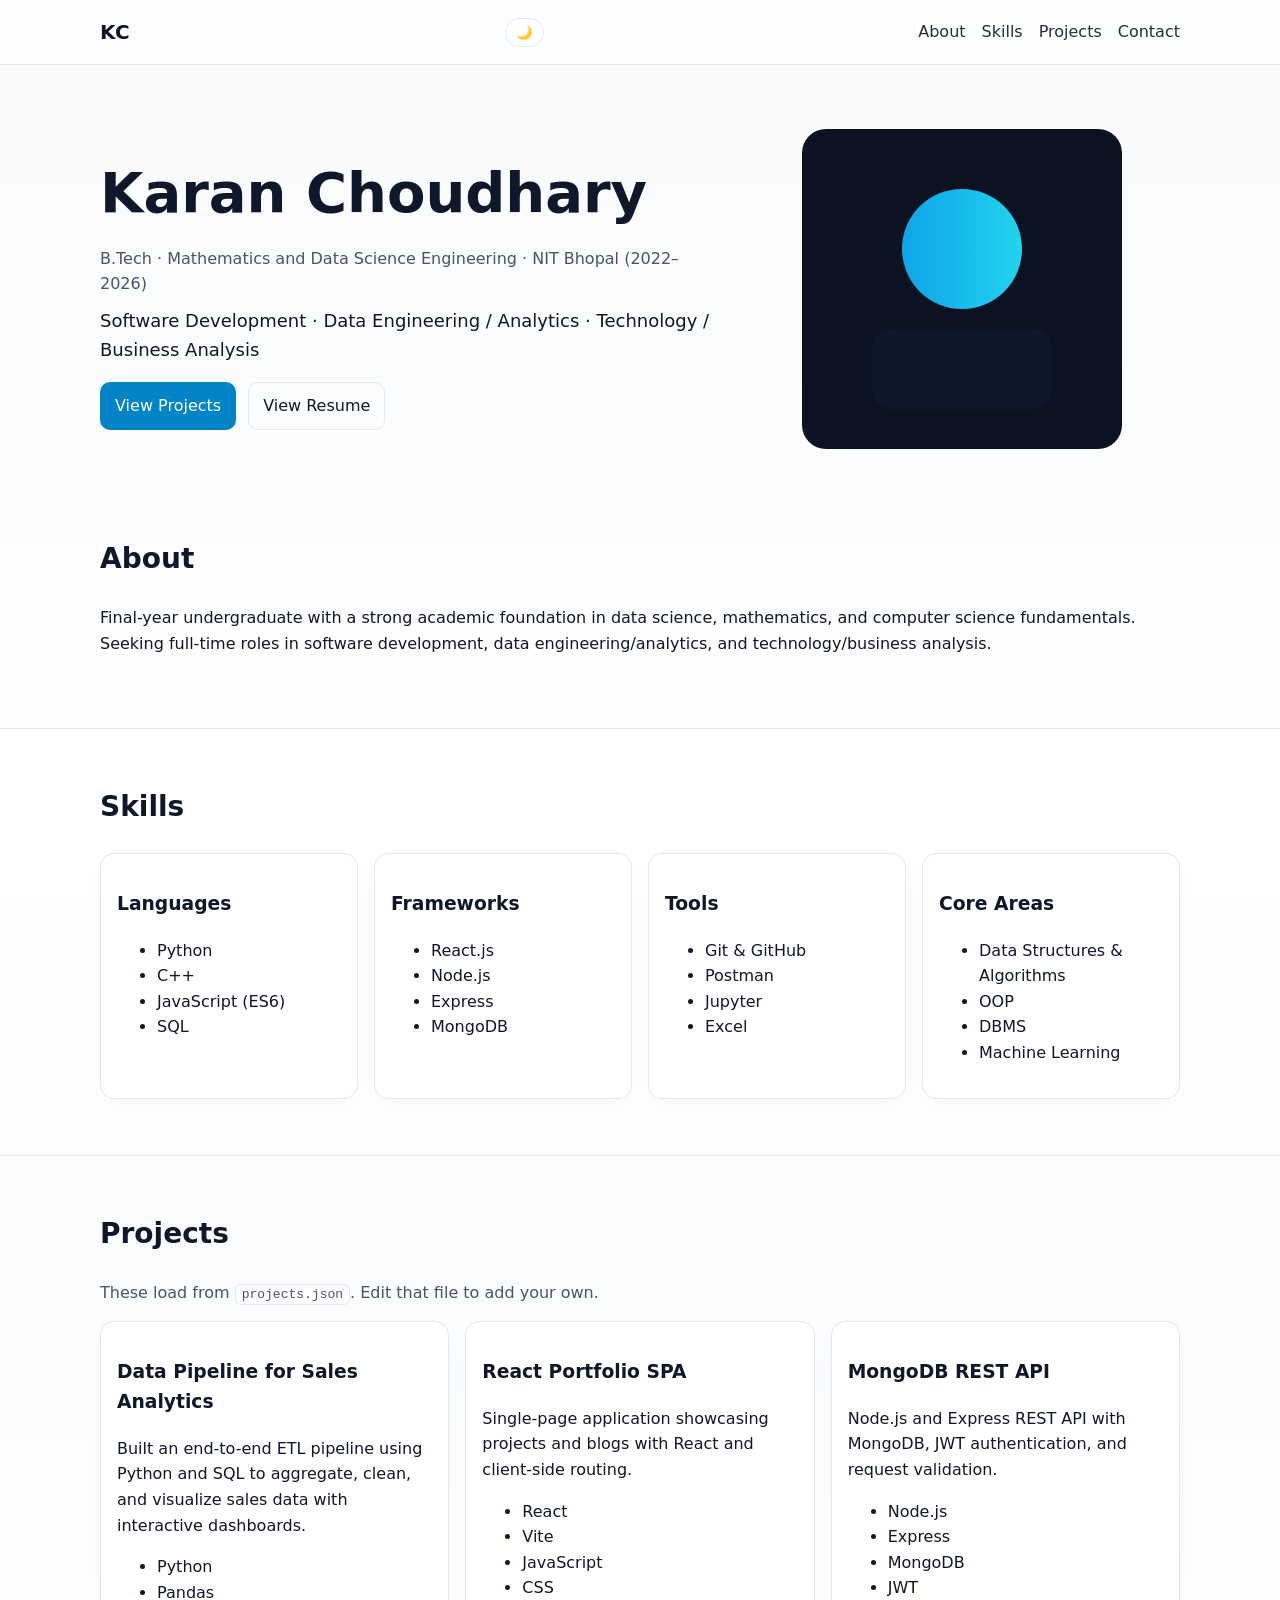
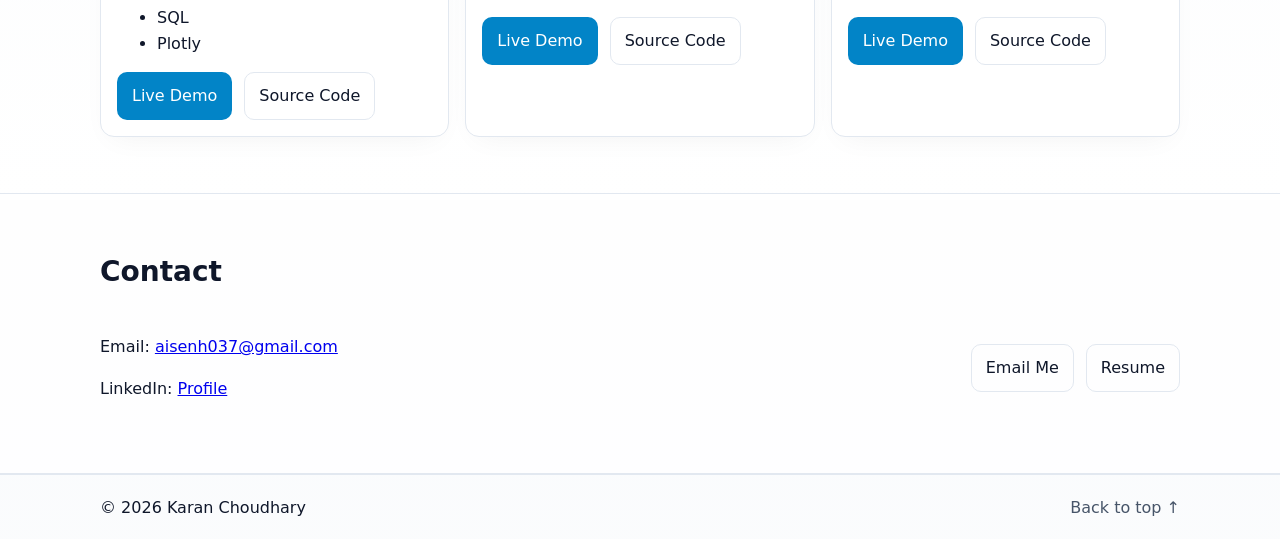
==== portfolio/index.html @ 417832af "Create portfolio site with responsive design and dark mode support Co-authored-by: aisenh037 <aisenh" ====
<!doctype html>
<html lang="en">
<head>
  <meta charset="utf-8" />
  <meta name="viewport" content="width=device-width, initial-scale=1" />
  <title>Karan Choudhary · Portfolio</title>
  <meta name="description" content="Portfolio of Karan Choudhary, B.Tech in Mathematics and Data Science Engineering at NIT Bhopal. Software development, data engineering, and analytics." />
  <meta name="theme-color" content="#0ea5e9" media="(prefers-color-scheme: light)">
  <meta name="theme-color" content="#0b1726" media="(prefers-color-scheme: dark)">
  <link rel="icon" href="./assets/favicon.svg" type="image/svg+xml" />
  <link rel="stylesheet" href="./styles.css" />
  <meta property="og:title" content="Karan Choudhary · Portfolio" />
  <meta property="og:description" content="Software Development · Data Engineering · Analytics" />
  <meta property="og:type" content="website" />
  <meta property="og:url" content="https://example.com" />
  <meta property="og:image" content="./assets/og-image.png" />
  <script type="application/ld+json">
  {
    "@context": "https://schema.org",
    "@type": "Person",
    "name": "Karan Choudhary",
    "jobTitle": "Software Developer / Data Engineer",
    "alumniOf": {
      "@type": "CollegeOrUniversity",
      "name": "National Institute of Technology, Bhopal"
    },
    "email": "mailto:aisenh037@gmail.com",
    "url": "https://example.com",
    "sameAs": [
      "https://www.linkedin.com/in/karan-choudhary-8b62a6216/"
    ]
  }
  </script>
</head>
<body>
  <a class="skip-link" href="#main">Skip to content</a>
  <header class="site-header">
    <nav class="container nav">
      <a class="brand" href="#home">KC</a>
      <button id="themeToggle" class="theme-toggle" aria-label="Toggle dark mode" title="Toggle dark mode">🌙</button>
      <ul class="menu">
        <li><a href="#about">About</a></li>
        <li><a href="#skills">Skills</a></li>
        <li><a href="#projects">Projects</a></li>
        <li><a href="#contact">Contact</a></li>
      </ul>
    </nav>
  </header>

  <main id="main">
    <section id="home" class="hero">
      <div class="container hero-inner">
        <div class="hero-copy">
          <h1>Karan Choudhary</h1>
          <p class="subtitle">B.Tech · Mathematics and Data Science Engineering · NIT Bhopal (2022–2026)</p>
          <p class="lead">Software Development · Data Engineering / Analytics · Technology / Business Analysis</p>
          <div class="cta-row">
            <a class="btn primary" href="#projects">View Projects</a>
            <a class="btn" href="./assets/resume.pdf" target="_blank" rel="noopener noreferrer">View Resume</a>
          </div>
        </div>
        <div class="hero-art">
          <img src="./assets/avatar.svg" alt="Illustration / avatar for Karan Choudhary" />
        </div>
      </div>
    </section>

    <section id="about" class="section">
      <div class="container">
        <h2>About</h2>
        <p>
          Final-year undergraduate with a strong academic foundation in data science, mathematics, and computer science fundamentals. Seeking full-time roles in software development, data engineering/analytics, and technology/business analysis.
        </p>
      </div>
    </section>

    <section id="skills" class="section alt">
      <div class="container">
        <h2>Skills</h2>
        <div class="skills-grid">
          <div class="card">
            <h3>Languages</h3>
            <ul>
              <li>Python</li>
              <li>C++</li>
              <li>JavaScript (ES6)</li>
              <li>SQL</li>
            </ul>
          </div>
          <div class="card">
            <h3>Frameworks</h3>
            <ul>
              <li>React.js</li>
              <li>Node.js</li>
              <li>Express</li>
              <li>MongoDB</li>
            </ul>
          </div>
          <div class="card">
            <h3>Tools</h3>
            <ul>
              <li>Git & GitHub</li>
              <li>Postman</li>
              <li>Jupyter</li>
              <li>Excel</li>
            </ul>
          </div>
          <div class="card">
            <h3>Core Areas</h3>
            <ul>
              <li>Data Structures & Algorithms</li>
              <li>OOP</li>
              <li>DBMS</li>
              <li>Machine Learning</li>
            </ul>
          </div>
        </div>
      </div>
    </section>

    <section id="projects" class="section">
      <div class="container">
        <h2>Projects</h2>
        <p class="muted">These load from <code>projects.json</code>. Edit that file to add your own.</p>
        <div id="projectsGrid" class="projects-grid" aria-live="polite"></div>
      </div>
    </section>

    <section id="contact" class="section alt">
      <div class="container">
        <h2>Contact</h2>
        <div class="contact-grid">
          <div>
            <p>Email: <a href="mailto:aisenh037@gmail.com">aisenh037@gmail.com</a></p>
            <p>LinkedIn: <a href="https://www.linkedin.com/in/karan-choudhary-8b62a6216/" target="_blank" rel="noopener noreferrer">Profile</a></p>
          </div>
          <div class="cta-row">
            <a class="btn" href="mailto:aisenh037@gmail.com?subject=Opportunities%20for%20Karan%20Choudhary">Email Me</a>
            <a class="btn" href="./assets/resume.pdf" target="_blank" rel="noopener noreferrer">Resume</a>
          </div>
        </div>
      </div>
    </section>
  </main>

  <footer class="site-footer">
    <div class="container footer-inner">
      <span>© <span id="year"></span> Karan Choudhary</span>
      <a href="#home" class="back-to-top">Back to top ↑</a>
    </div>
  </footer>

  <noscript>
    <div class="container">
      <p>JavaScript is disabled. Projects are shown as a static list.</p>
    </div>
  </noscript>
  <script src="./script.js" defer></script>
</body>
</html>
---- portfolio/styles.css ----
:root {
  --bg: #0a0f1b;
  --bg-alt: #0f172a;
  --text: #e6edf3;
  --muted: #9fb0c2;
  --primary: #0ea5e9;
  --card: #0b1323;
  --border: #1f2a44;
  --shadow: rgba(2, 6, 23, 0.6);
  --radius: 14px;
  --container: 1120px;
  --font-sans: ui-sans-serif, system-ui, -apple-system, Segoe UI, Roboto, Ubuntu, Cantarell, Noto Sans, Arial, "Apple Color Emoji", "Segoe UI Emoji";
}

@media (prefers-color-scheme: light) {
  :root {
    --bg: #f8fafc;
    --bg-alt: #ffffff;
    --text: #0f172a;
    --muted: #475569;
    --primary: #0284c7;
    --card: #ffffff;
    --border: #e2e8f0;
    --shadow: rgba(2, 6, 23, 0.06);
  }
}

* { box-sizing: border-box; }
html, body { height: 100%; }
body {
  margin: 0;
  background: linear-gradient(180deg, var(--bg) 0%, var(--bg-alt) 100%);
  color: var(--text);
  font-family: var(--font-sans);
  line-height: 1.6;
  -webkit-font-smoothing: antialiased;
  -moz-osx-font-smoothing: grayscale;
}

.container {
  width: 100%;
  max-width: var(--container);
  padding: 0 20px;
  margin: 0 auto;
}

.skip-link {
  position: absolute;
  left: -999px;
  top: auto;
  width: 1px;
  height: 1px;
  overflow: hidden;
}
.skip-link:focus {
  left: 12px;
  top: 12px;
  width: auto;
  height: auto;
  padding: 8px 12px;
  background: var(--primary);
  color: white;
  border-radius: 8px;
}

.site-header {
  position: sticky;
  top: 0;
  backdrop-filter: saturate(180%) blur(8px);
  background: color-mix(in hsl, var(--bg-alt) 70%, transparent);
  border-bottom: 1px solid var(--border);
  z-index: 1000;
}
.nav { display: flex; align-items: center; gap: 16px; height: 64px; }
.brand { font-weight: 800; text-decoration: none; color: var(--text); font-size: 20px; letter-spacing: 0.5px; }
.menu { margin-left: auto; display: flex; gap: 16px; list-style: none; padding: 0; }
.menu a { color: var(--text); text-decoration: none; opacity: 0.9; }
.menu a:hover { opacity: 1; color: var(--primary); }
.theme-toggle { margin-left: auto; background: transparent; border: 1px solid var(--border); color: var(--text); border-radius: 999px; padding: 6px 10px; cursor: pointer; }
.theme-toggle:hover { border-color: var(--primary); }

.hero { padding: 64px 0 32px; }
.hero-inner { display: grid; grid-template-columns: 1.4fr 1fr; gap: 32px; align-items: center; }
.hero h1 { font-size: clamp(32px, 6vw, 56px); margin: 0; }
.subtitle { margin: 8px 0 10px; color: var(--muted); }
.lead { margin: 0 0 18px; font-size: 18px; }
.hero-art img { width: 100%; max-width: 320px; display: block; margin: 0 auto; }

.section { padding: 56px 0; }
.section.alt { background: color-mix(in hsl, var(--bg-alt) 85%, transparent); border-top: 1px solid var(--border); border-bottom: 1px solid var(--border); }
.section h2 { margin-top: 0; font-size: 28px; }
.muted { color: var(--muted); }

.skills-grid { display: grid; grid-template-columns: repeat(4, 1fr); gap: 16px; }
.projects-grid { display: grid; grid-template-columns: repeat(3, 1fr); gap: 16px; }
.contact-grid { display: grid; grid-template-columns: 1fr auto; gap: 24px; align-items: center; }

.card {
  background: var(--card);
  border: 1px solid var(--border);
  border-radius: var(--radius);
  padding: 16px;
  box-shadow: 0 10px 30px -12px var(--shadow);
}

.btn { display: inline-block; padding: 10px 14px; border-radius: 10px; border: 1px solid var(--border); color: var(--text); text-decoration: none; }
.btn:hover { border-color: var(--primary); color: var(--primary); }
.btn.primary { background: var(--primary); color: #fff; border-color: transparent; }
.btn.primary:hover { filter: brightness(1.05); }

.cta-row { display: flex; gap: 12px; align-items: center; flex-wrap: wrap; }

.site-footer { border-top: 1px solid var(--border); }
.footer-inner { height: 64px; display: flex; align-items: center; justify-content: space-between; }
.back-to-top { color: var(--muted); text-decoration: none; }
.back-to-top:hover { color: var(--primary); }

code { background: color-mix(in hsl, var(--bg-alt) 70%, transparent); padding: 2px 6px; border-radius: 6px; border: 1px solid var(--border); }

@media (max-width: 980px) {
  .hero-inner { grid-template-columns: 1fr; }
  .skills-grid { grid-template-columns: repeat(2, 1fr); }
  .projects-grid { grid-template-columns: repeat(2, 1fr); }
  .menu { display: none; }
  .theme-toggle { margin-left: 0; }
}

@media (max-width: 640px) {
  .skills-grid { grid-template-columns: 1fr; }
  .projects-grid { grid-template-columns: 1fr; }
  .contact-grid { grid-template-columns: 1fr; }
}

/* Explicit theme overrides via data-theme attribute */
:root[data-theme='light'] {
  --bg: #f8fafc;
  --bg-alt: #ffffff;
  --text: #0f172a;
  --muted: #475569;
  --primary: #0284c7;
  --card: #ffffff;
  --border: #e2e8f0;
  --shadow: rgba(2, 6, 23, 0.06);
}

:root[data-theme='dark'] {
  --bg: #0a0f1b;
  --bg-alt: #0f172a;
  --text: #e6edf3;
  --muted: #9fb0c2;
  --primary: #0ea5e9;
  --card: #0b1323;
  --border: #1f2a44;
  --shadow: rgba(2, 6, 23, 0.6);
}
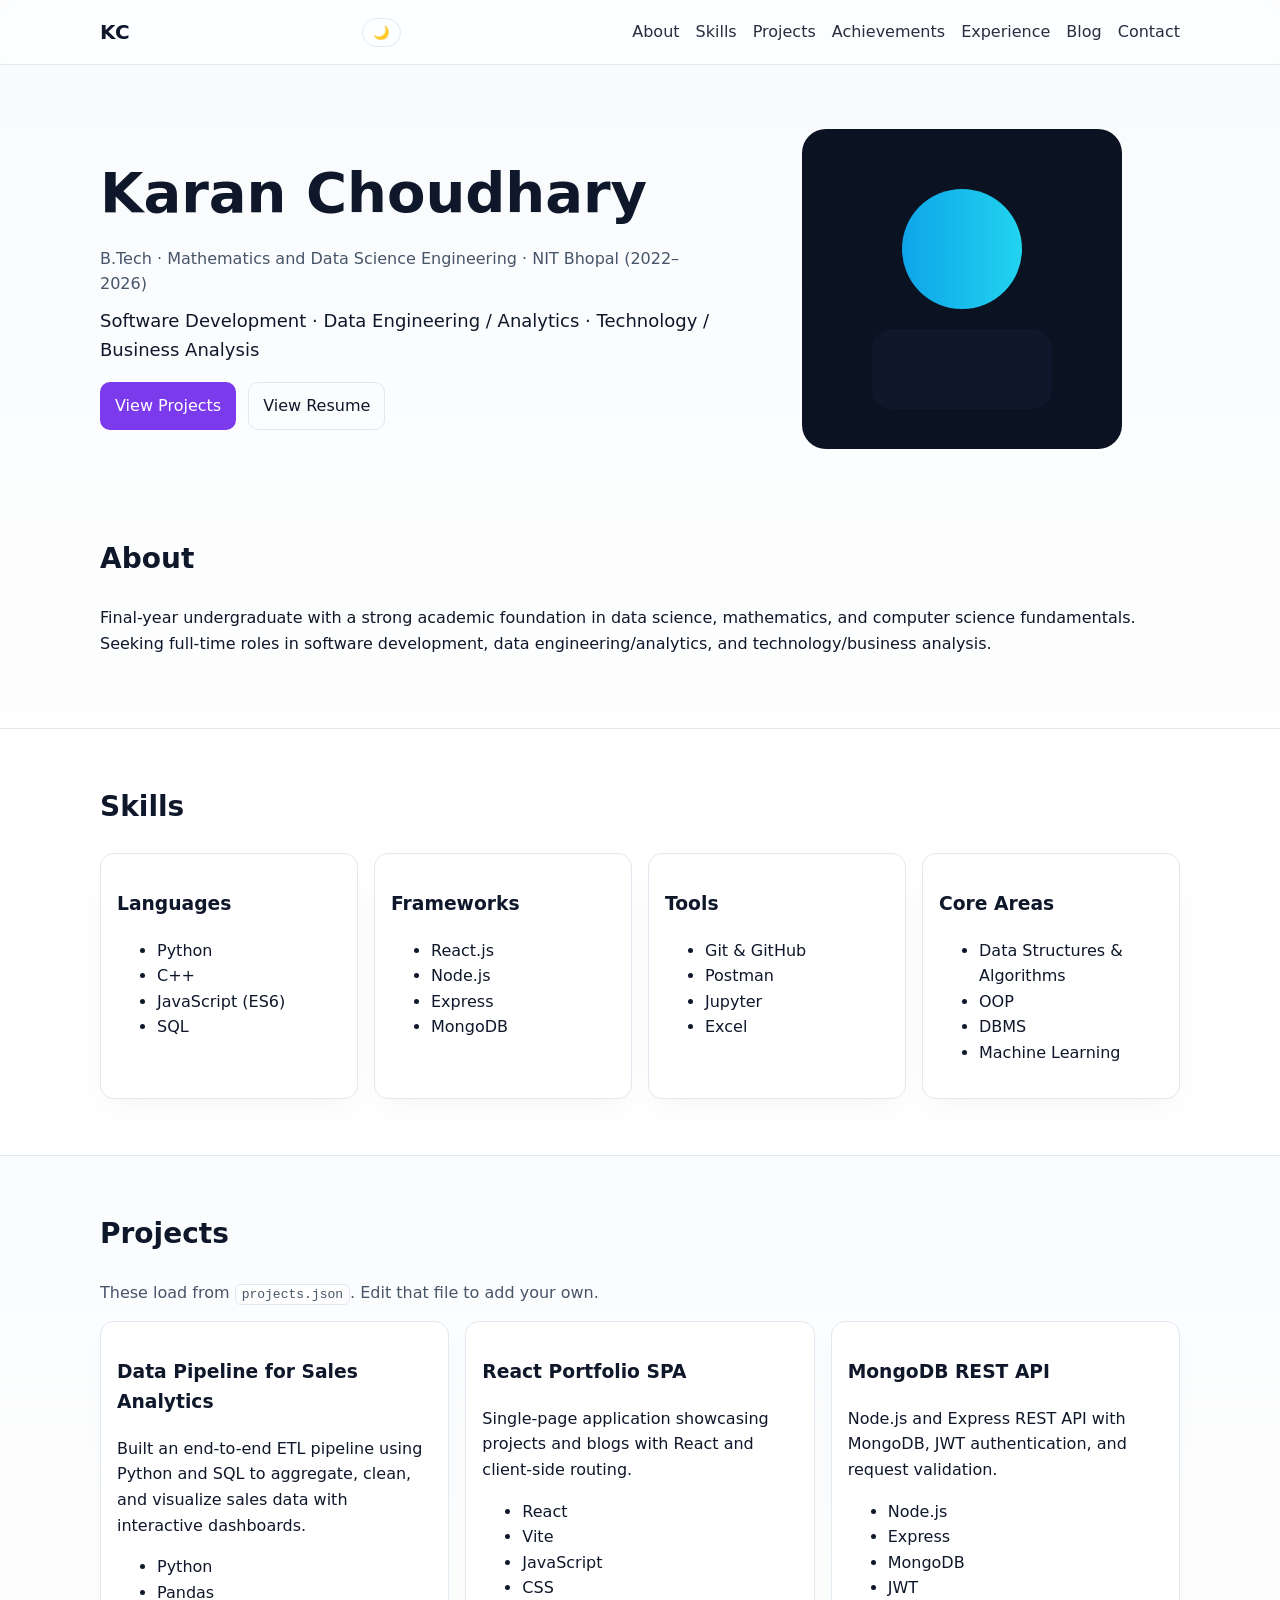
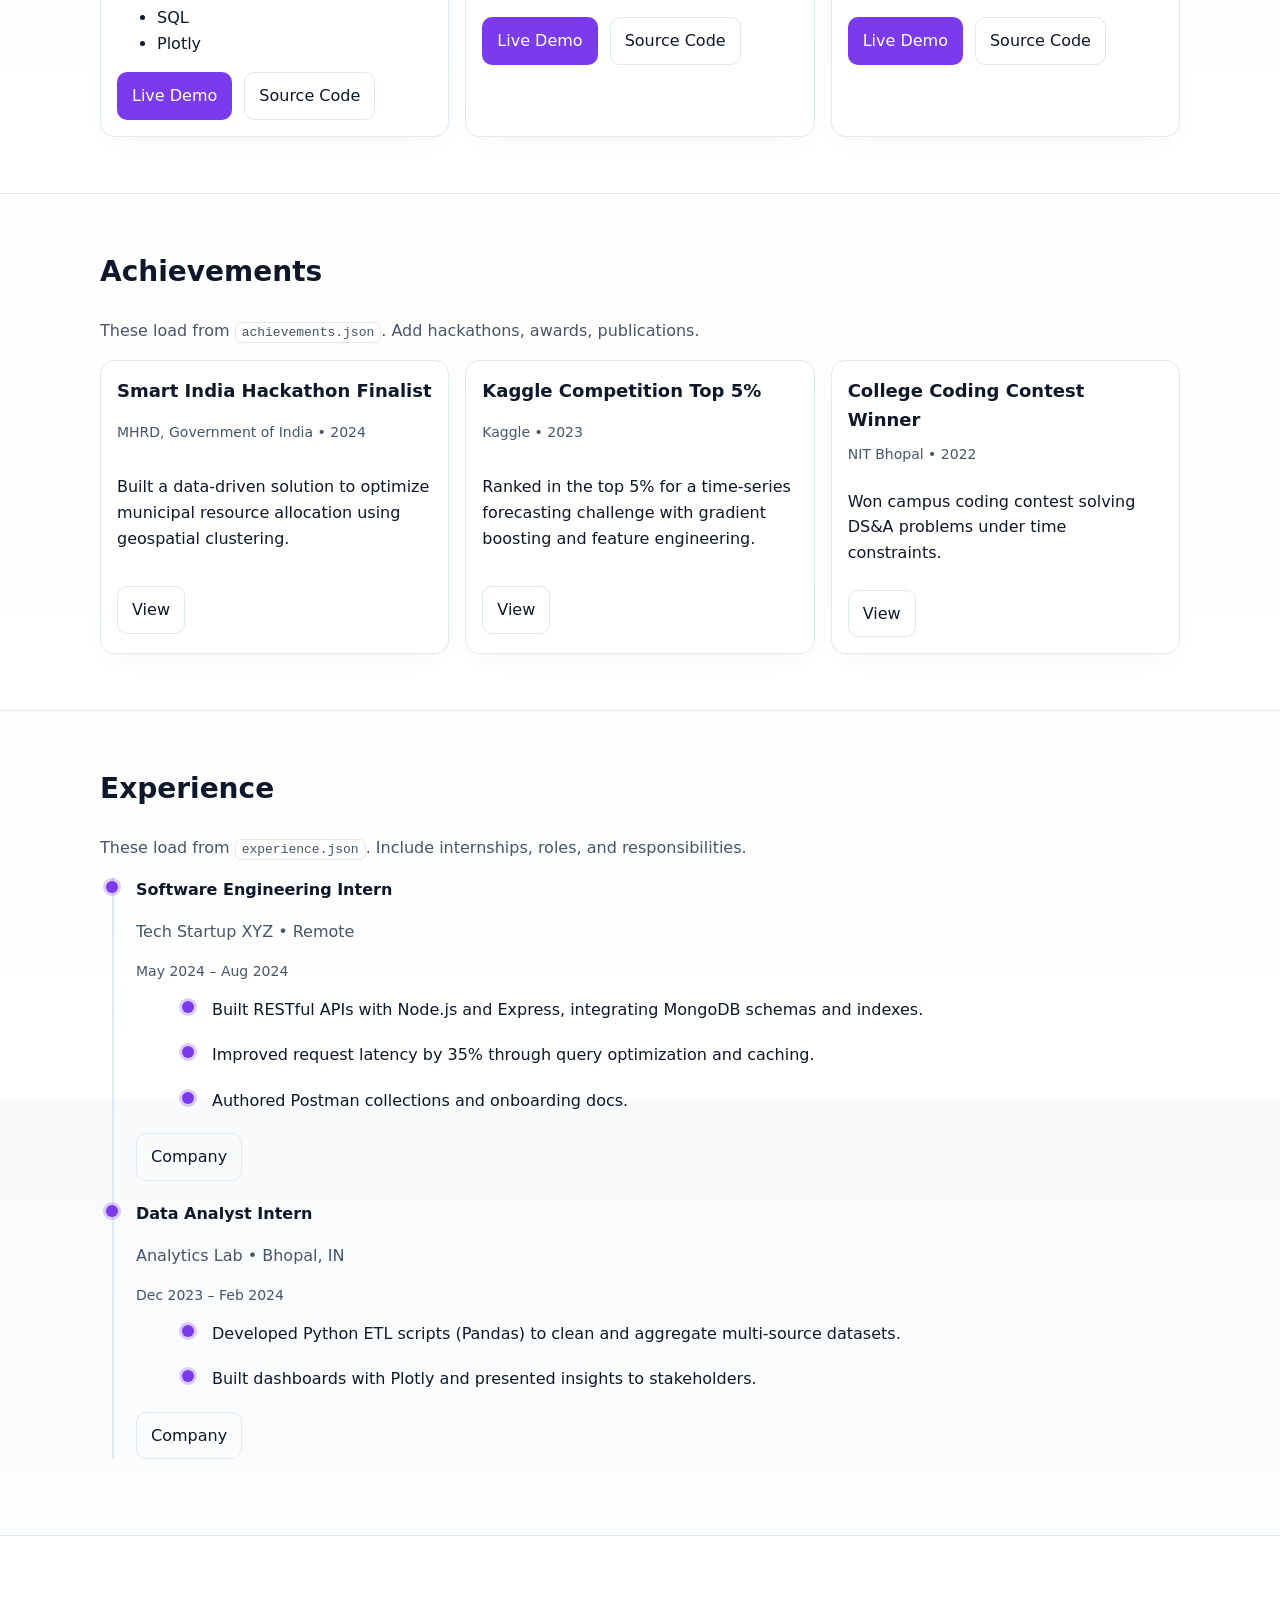
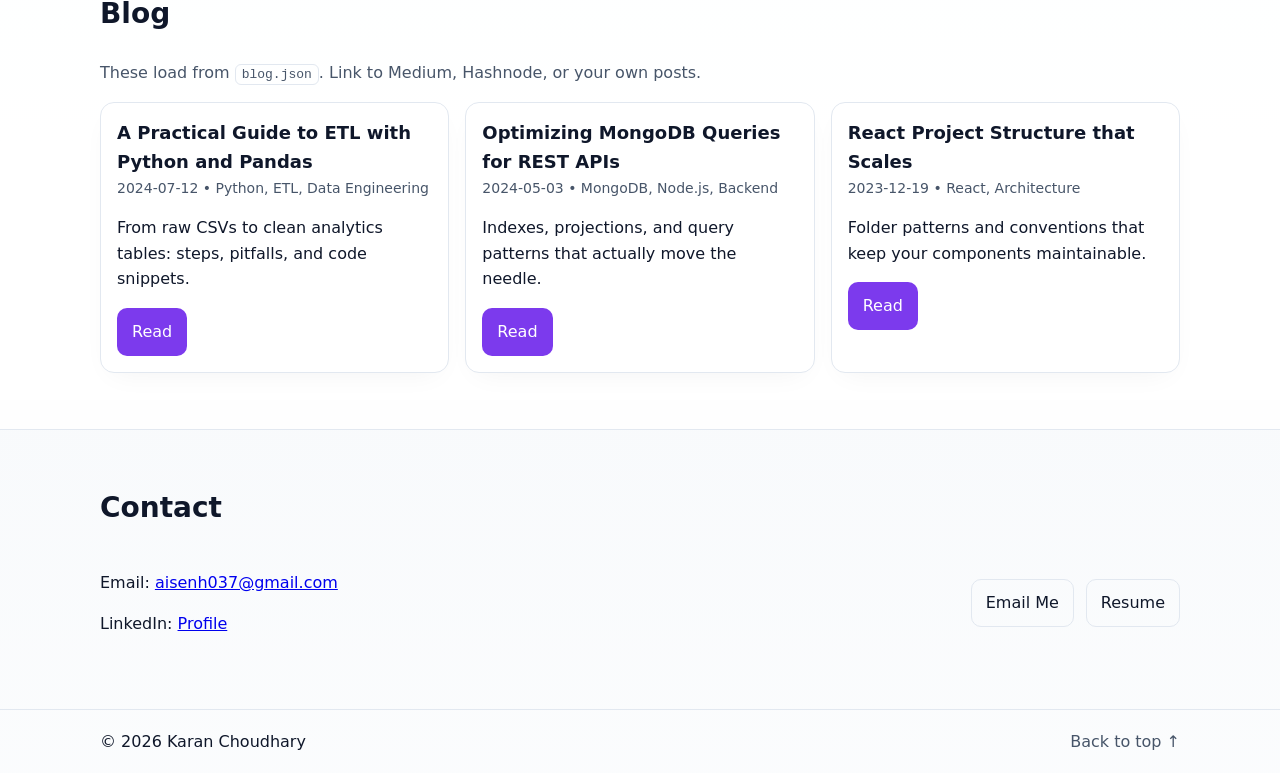
==== commit c37add8e: "Add achievements, experience, and blog sections to portfolio Co-authored-by: aisenh037 <aisenh037@gm" ====
--- a/portfolio/index.html
+++ b/portfolio/index.html
@@ -4,8 +4,8 @@
   <meta charset="utf-8" />
   <meta name="viewport" content="width=device-width, initial-scale=1" />
   <title>Karan Choudhary · Portfolio</title>
-  <meta name="description" content="Portfolio of Karan Choudhary, B.Tech in Mathematics and Data Science Engineering at NIT Bhopal. Software development, data engineering, and analytics." />
-  <meta name="theme-color" content="#0ea5e9" media="(prefers-color-scheme: light)">
+  <meta name="description" content="Portfolio of Karan Choudhary, B.Tech in Mathematics and Data Science Engineering at NIT Bhopal. Software development, data engineering, analytics, achievements, and blog." />
+  <meta name="theme-color" content="#8b5cf6" media="(prefers-color-scheme: light)">
   <meta name="theme-color" content="#0b1726" media="(prefers-color-scheme: dark)">
   <link rel="icon" href="./assets/favicon.svg" type="image/svg+xml" />
   <link rel="stylesheet" href="./styles.css" />
@@ -42,6 +42,9 @@
         <li><a href="#about">About</a></li>
         <li><a href="#skills">Skills</a></li>
         <li><a href="#projects">Projects</a></li>
+        <li><a href="#achievements">Achievements</a></li>
+        <li><a href="#experience">Experience</a></li>
+        <li><a href="#blog">Blog</a></li>
         <li><a href="#contact">Contact</a></li>
       </ul>
     </nav>
@@ -126,7 +129,31 @@
       </div>
     </section>
 
-    <section id="contact" class="section alt">
+    <section id="achievements" class="section alt">
+      <div class="container">
+        <h2>Achievements</h2>
+        <p class="muted">These load from <code>achievements.json</code>. Add hackathons, awards, publications.</p>
+        <div id="achievementsGrid" class="achievements-grid" aria-live="polite"></div>
+      </div>
+    </section>
+
+    <section id="experience" class="section">
+      <div class="container">
+        <h2>Experience</h2>
+        <p class="muted">These load from <code>experience.json</code>. Include internships, roles, and responsibilities.</p>
+        <ol id="experienceTimeline" class="timeline" aria-live="polite"></ol>
+      </div>
+    </section>
+
+    <section id="blog" class="section alt">
+      <div class="container">
+        <h2>Blog</h2>
+        <p class="muted">These load from <code>blog.json</code>. Link to Medium, Hashnode, or your own posts.</p>
+        <div id="blogGrid" class="blog-grid" aria-live="polite"></div>
+      </div>
+    </section>
+
+    <section id="contact" class="section">
       <div class="container">
         <h2>Contact</h2>
         <div class="contact-grid">
@@ -152,7 +179,7 @@
 
   <noscript>
     <div class="container">
-      <p>JavaScript is disabled. Projects are shown as a static list.</p>
+      <p>JavaScript is disabled. Content is shown as static placeholders.</p>
     </div>
   </noscript>
   <script src="./script.js" defer></script>
--- a/portfolio/styles.css
+++ b/portfolio/styles.css
@@ -1,9 +1,10 @@
 :root {
-  --bg: #0a0f1b;
+  --bg: #0b1220;
   --bg-alt: #0f172a;
   --text: #e6edf3;
   --muted: #9fb0c2;
-  --primary: #0ea5e9;
+  --primary: #8b5cf6; /* violet */
+  --accent: #22d3ee;  /* cyan */
   --card: #0b1323;
   --border: #1f2a44;
   --shadow: rgba(2, 6, 23, 0.6);
@@ -18,7 +19,8 @@
     --bg-alt: #ffffff;
     --text: #0f172a;
     --muted: #475569;
-    --primary: #0284c7;
+    --primary: #7c3aed; /* deeper violet */
+    --accent: #0ea5e9;
     --card: #ffffff;
     --border: #e2e8f0;
     --shadow: rgba(2, 6, 23, 0.06);
@@ -106,7 +108,7 @@
 .btn { display: inline-block; padding: 10px 14px; border-radius: 10px; border: 1px solid var(--border); color: var(--text); text-decoration: none; }
 .btn:hover { border-color: var(--primary); color: var(--primary); }
 .btn.primary { background: var(--primary); color: #fff; border-color: transparent; }
-.btn.primary:hover { filter: brightness(1.05); }
+.btn.primary:hover { filter: brightness(1.05); box-shadow: 0 8px 24px -12px color-mix(in hsl, var(--primary) 60%, transparent); }
 
 .cta-row { display: flex; gap: 12px; align-items: center; flex-wrap: wrap; }
 
@@ -117,10 +119,34 @@
 
 code { background: color-mix(in hsl, var(--bg-alt) 70%, transparent); padding: 2px 6px; border-radius: 6px; border: 1px solid var(--border); }
 
+/* Achievements */
+.achievements-grid { display: grid; grid-template-columns: repeat(3, 1fr); gap: 16px; }
+.achievement { display: grid; gap: 8px; }
+.achievement h3 { margin: 0; font-size: 18px; }
+.achievement .meta { color: var(--muted); font-size: 14px; }
+
+/* Experience timeline */
+.timeline { list-style: none; padding: 0; margin: 0; position: relative; }
+.timeline::before { content: ""; position: absolute; left: 12px; top: 0; bottom: 0; width: 2px; background: var(--border); }
+.timeline li { position: relative; padding-left: 36px; margin: 0 0 20px; }
+.timeline li::marker { content: none; }
+.timeline li::before { content: ""; position: absolute; left: 6px; top: 4px; width: 12px; height: 12px; border-radius: 50%; background: var(--primary); box-shadow: 0 0 0 3px color-mix(in hsl, var(--primary) 25%, transparent); }
+.timeline .role { margin: 0; font-weight: 700; }
+.timeline .company { color: var(--muted); }
+.timeline .period { color: var(--muted); font-size: 14px; }
+
+/* Blog */
+.blog-grid { display: grid; grid-template-columns: repeat(3, 1fr); gap: 16px; }
+.blog-card h3 { margin: 0; font-size: 18px; }
+.blog-card .meta { color: var(--muted); font-size: 14px; }
+
+/* Responsive tweaks for new grids */
 @media (max-width: 980px) {
   .hero-inner { grid-template-columns: 1fr; }
   .skills-grid { grid-template-columns: repeat(2, 1fr); }
   .projects-grid { grid-template-columns: repeat(2, 1fr); }
+  .achievements-grid { grid-template-columns: repeat(2, 1fr); }
+  .blog-grid { grid-template-columns: repeat(2, 1fr); }
   .menu { display: none; }
   .theme-toggle { margin-left: 0; }
 }
@@ -129,26 +155,30 @@
   .skills-grid { grid-template-columns: 1fr; }
   .projects-grid { grid-template-columns: 1fr; }
   .contact-grid { grid-template-columns: 1fr; }
+  .achievements-grid { grid-template-columns: 1fr; }
+  .blog-grid { grid-template-columns: 1fr; }
 }
 
-/* Explicit theme overrides via data-theme attribute */
+/* Data-theme overrides adjusted for new palette */
 :root[data-theme='light'] {
   --bg: #f8fafc;
   --bg-alt: #ffffff;
   --text: #0f172a;
   --muted: #475569;
-  --primary: #0284c7;
+  --primary: #7c3aed;
+  --accent: #0ea5e9;
   --card: #ffffff;
   --border: #e2e8f0;
   --shadow: rgba(2, 6, 23, 0.06);
 }
 
 :root[data-theme='dark'] {
-  --bg: #0a0f1b;
+  --bg: #0b1220;
   --bg-alt: #0f172a;
   --text: #e6edf3;
   --muted: #9fb0c2;
-  --primary: #0ea5e9;
+  --primary: #8b5cf6;
+  --accent: #22d3ee;
   --card: #0b1323;
   --border: #1f2a44;
   --shadow: rgba(2, 6, 23, 0.6);
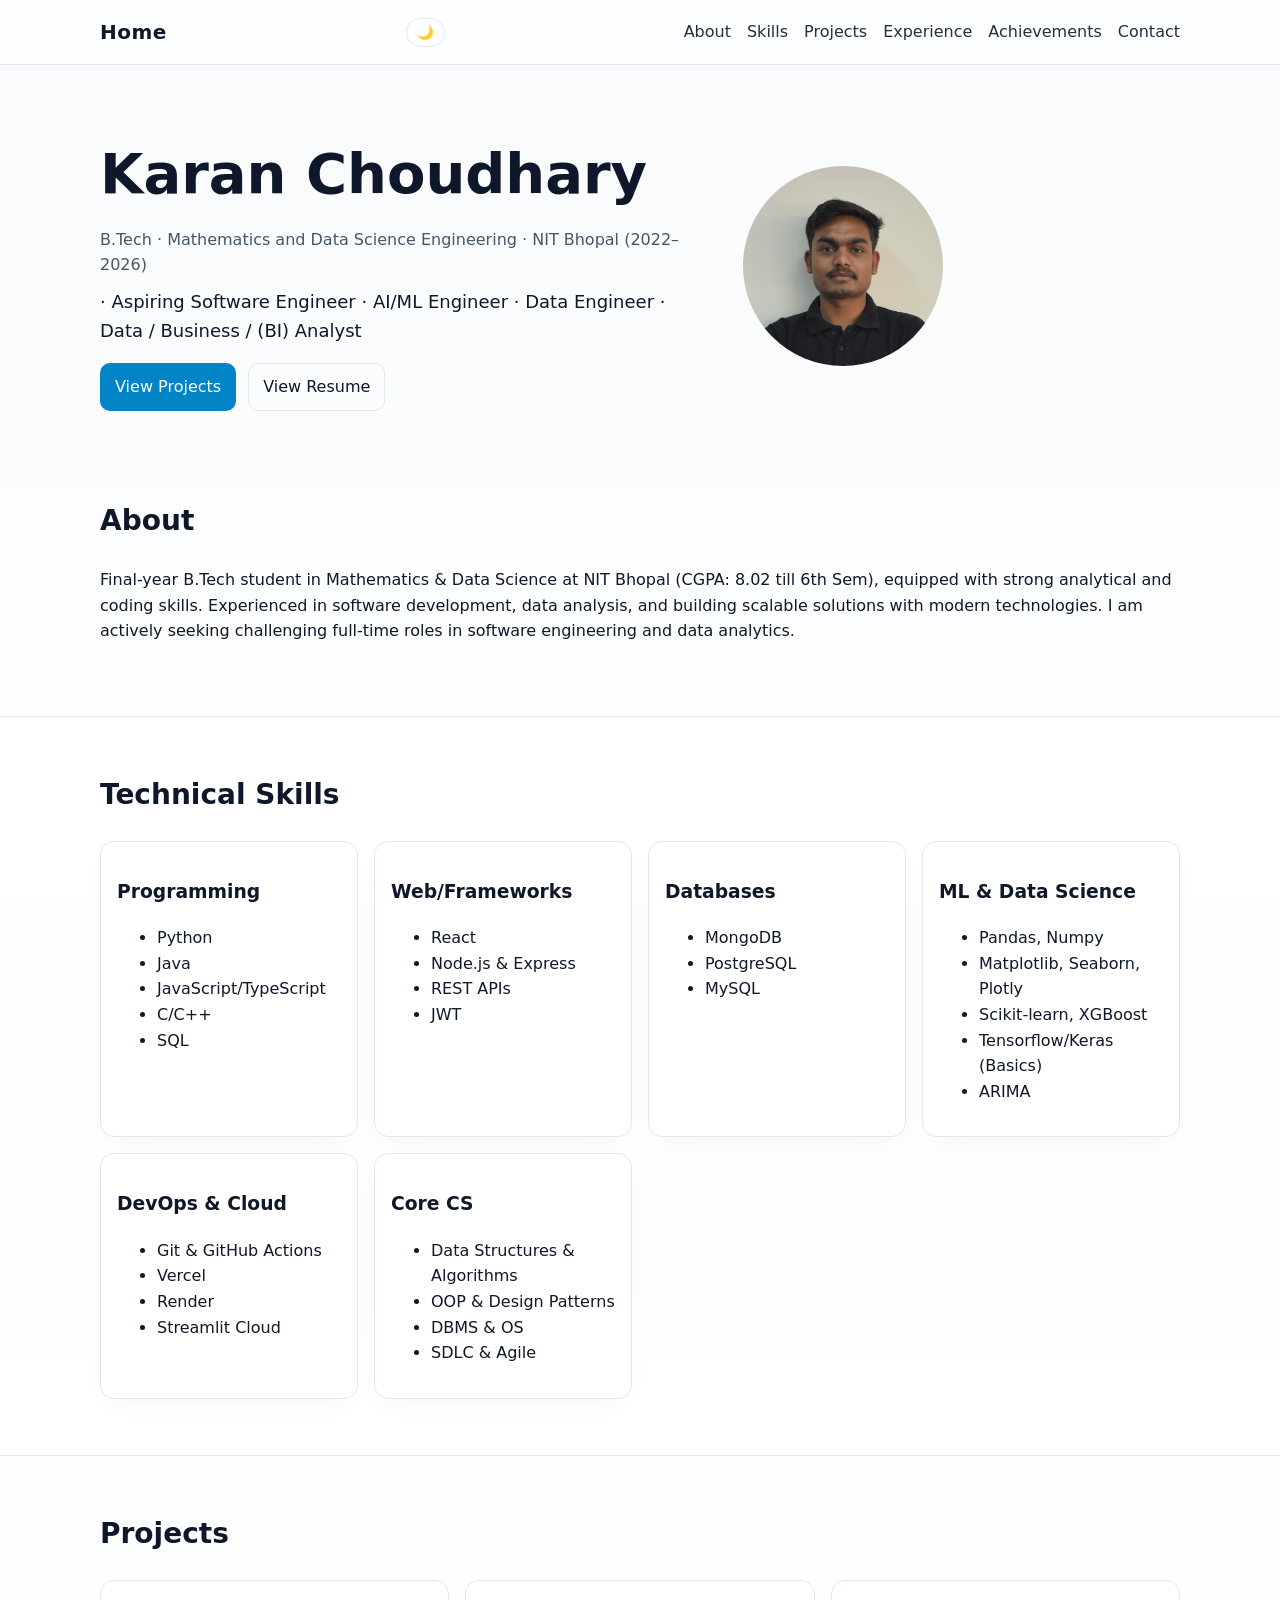
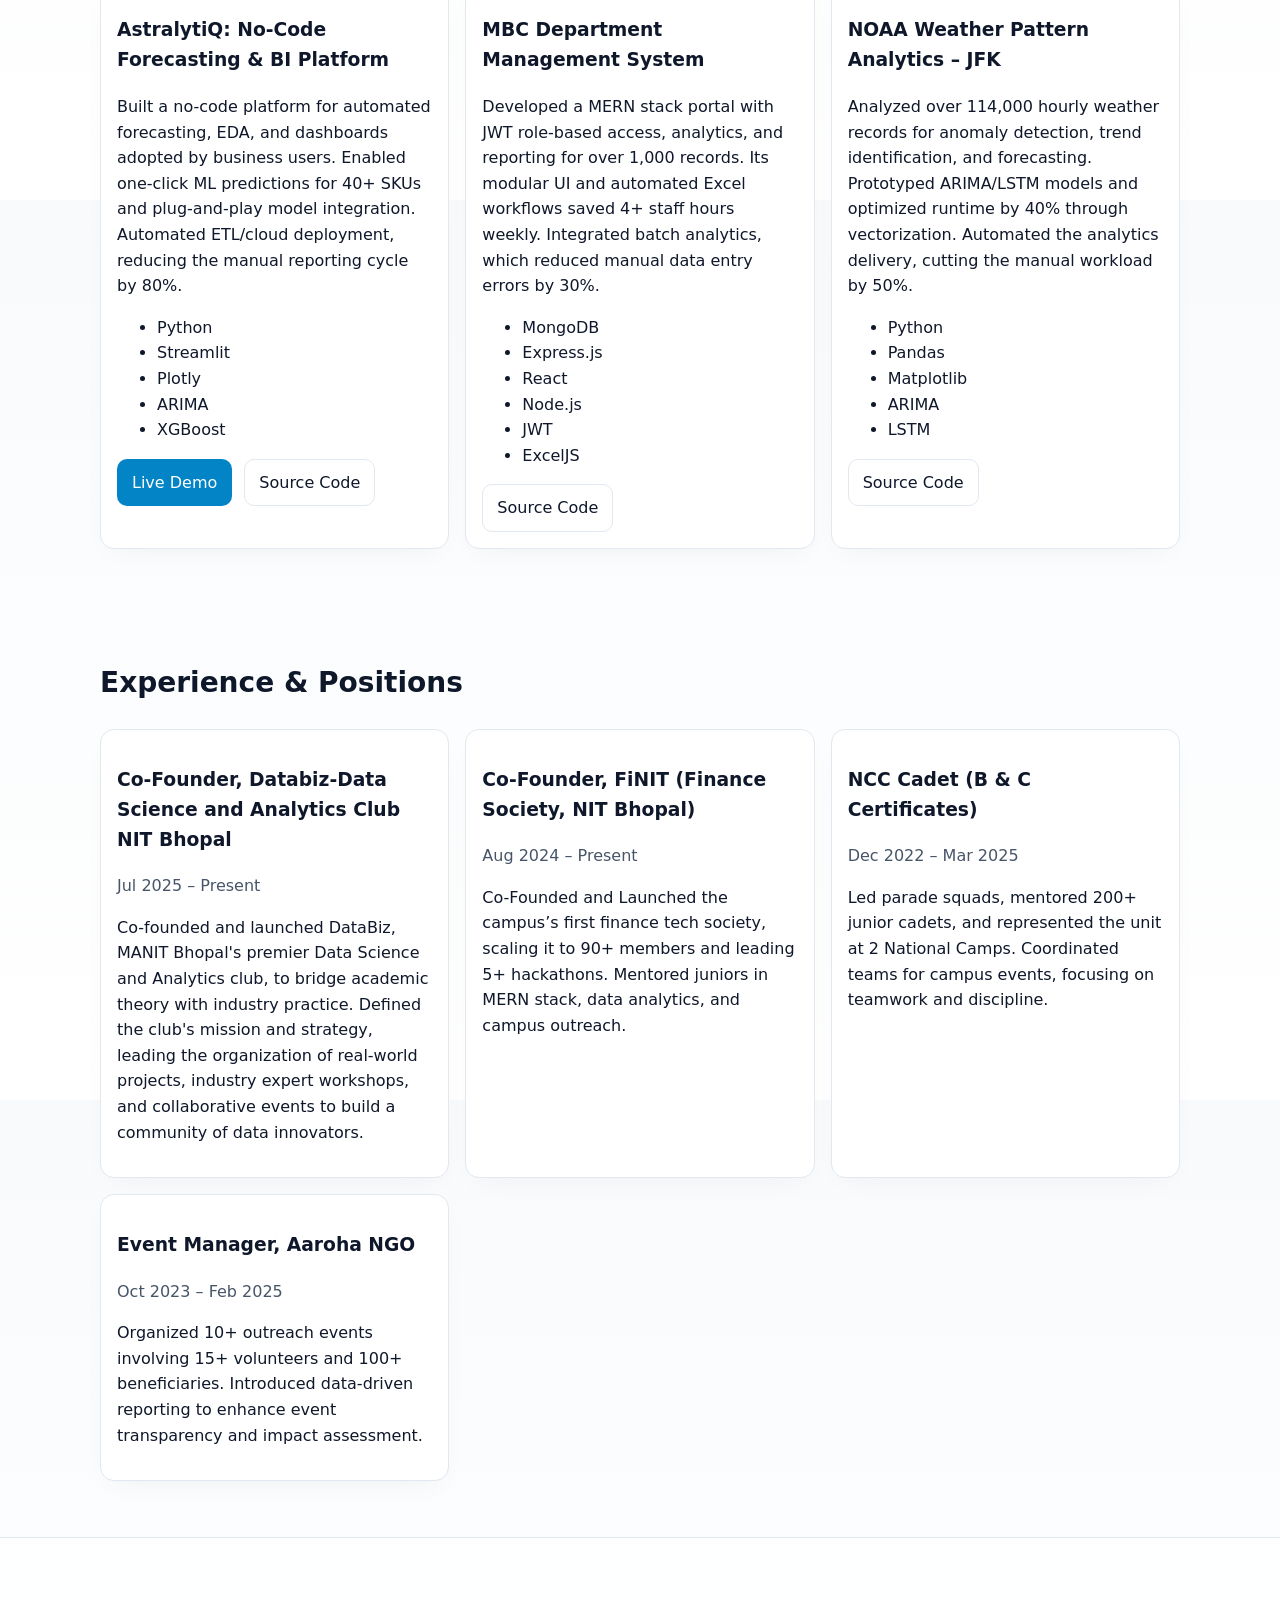
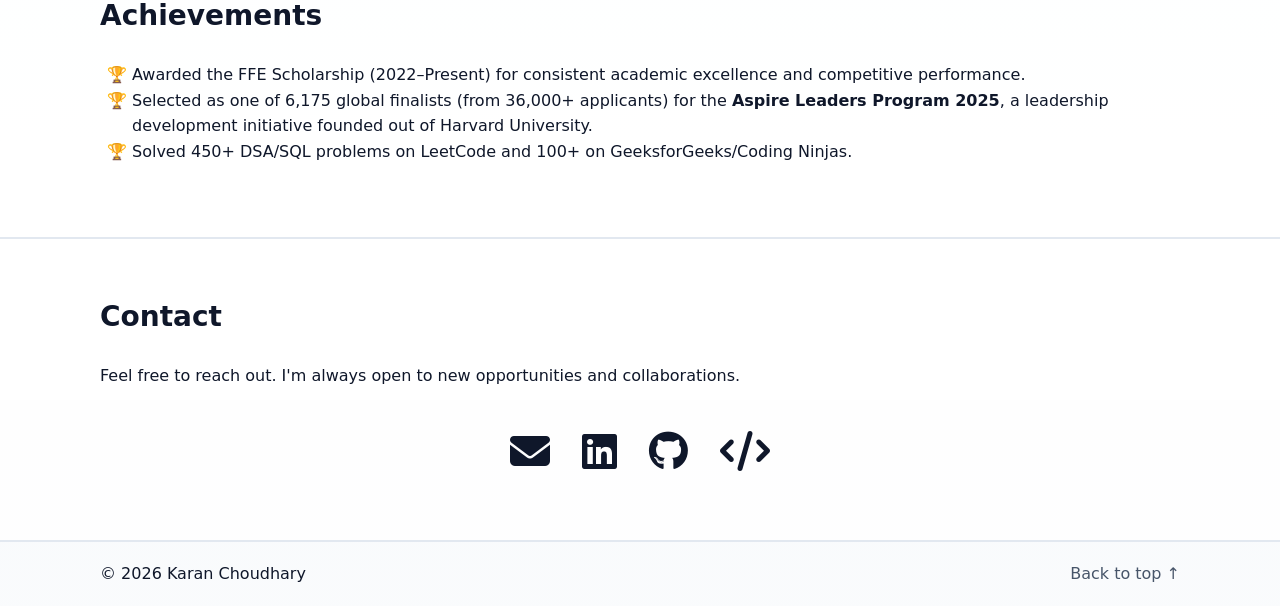
==== commit 165a0e2c: "Added new section" ====
--- a/portfolio/index.html
+++ b/portfolio/index.html
@@ -3,12 +3,18 @@
 <head>
   <meta charset="utf-8" />
   <meta name="viewport" content="width=device-width, initial-scale=1" />
+
   <title>Karan Choudhary · Portfolio</title>
-  <meta name="description" content="Portfolio of Karan Choudhary, B.Tech in Mathematics and Data Science Engineering at NIT Bhopal. Software development, data engineering, analytics, achievements, and blog." />
-  <meta name="theme-color" content="#8b5cf6" media="(prefers-color-scheme: light)">
+  <link rel="stylesheet" href="./styles.css" />  
+  <link rel="stylesheet" href="https://cdnjs.cloudflare.com/ajax/libs/font-awesome/6.5.2/css/all.min.css" />
+  
+  <meta name="description" content="Portfolio of Karan Choudhary, B.Tech in Mathematics and Data Science Engineering at NIT Bhopal. Software development, data engineering, and analytics." />
+  <meta name="theme-color" content="#0ea5e9" media="(prefers-color-scheme: light)">
   <meta name="theme-color" content="#0b1726" media="(prefers-color-scheme: dark)">
+  
   <link rel="icon" href="./assets/favicon.svg" type="image/svg+xml" />
   <link rel="stylesheet" href="./styles.css" />
+  
   <meta property="og:title" content="Karan Choudhary · Portfolio" />
   <meta property="og:description" content="Software Development · Data Engineering · Analytics" />
   <meta property="og:type" content="website" />
@@ -36,17 +42,16 @@
   <a class="skip-link" href="#main">Skip to content</a>
   <header class="site-header">
     <nav class="container nav">
-      <a class="brand" href="#home">KC</a>
+      <a class="brand" href="#home">Home</a>
       <button id="themeToggle" class="theme-toggle" aria-label="Toggle dark mode" title="Toggle dark mode">🌙</button>
       <ul class="menu">
-        <li><a href="#about">About</a></li>
-        <li><a href="#skills">Skills</a></li>
-        <li><a href="#projects">Projects</a></li>
-        <li><a href="#achievements">Achievements</a></li>
-        <li><a href="#experience">Experience</a></li>
-        <li><a href="#blog">Blog</a></li>
-        <li><a href="#contact">Contact</a></li>
-      </ul>
+  <li><a href="#about">About</a></li>
+  <li><a href="#skills">Skills</a></li>
+  <li><a href="#projects">Projects</a></li>
+  <li><a href="#experience">Experience</a></li>
+  <li><a href="#achievements">Achievements</a></li>
+  <li><a href="#contact">Contact</a></li>
+</ul>
     </nav>
   </header>
 
@@ -56,14 +61,14 @@
         <div class="hero-copy">
           <h1>Karan Choudhary</h1>
           <p class="subtitle">B.Tech · Mathematics and Data Science Engineering · NIT Bhopal (2022–2026)</p>
-          <p class="lead">Software Development · Data Engineering / Analytics · Technology / Business Analysis</p>
+          <p class="lead">· Aspiring Software Engineer · AI/ML Engineer  · Data Engineer · Data / Business / (BI) Analyst</p>
           <div class="cta-row">
             <a class="btn primary" href="#projects">View Projects</a>
-            <a class="btn" href="./assets/resume.pdf" target="_blank" rel="noopener noreferrer">View Resume</a>
+            <a class="btn" href="https://drive.google.com/file/d/1EX_KpwgS81fM8M2d6pRSBKzZAqM2NV0E/view?usp=sharing" target="_blank" rel="noopener noreferrer">View Resume</a>
           </div>
         </div>
         <div class="hero-art">
-          <img src="./assets/avatar.svg" alt="Illustration / avatar for Karan Choudhary" />
+          <img src="./assets/Karan_pp.jpg" alt="PP of Karan Choudhary" />
         </div>
       </div>
     </section>
@@ -72,102 +77,144 @@
       <div class="container">
         <h2>About</h2>
         <p>
-          Final-year undergraduate with a strong academic foundation in data science, mathematics, and computer science fundamentals. Seeking full-time roles in software development, data engineering/analytics, and technology/business analysis.
+          Final-year B.Tech student in Mathematics & Data Science at NIT Bhopal (CGPA: 8.02 till 6th Sem), equipped with strong analytical and coding skills. Experienced in software development, data analysis, and building scalable solutions with modern technologies. I am actively seeking challenging full-time roles in software engineering and data analytics.
         </p>
       </div>
     </section>
 
     <section id="skills" class="section alt">
-      <div class="container">
-        <h2>Skills</h2>
-        <div class="skills-grid">
-          <div class="card">
-            <h3>Languages</h3>
-            <ul>
-              <li>Python</li>
-              <li>C++</li>
-              <li>JavaScript (ES6)</li>
-              <li>SQL</li>
-            </ul>
-          </div>
-          <div class="card">
-            <h3>Frameworks</h3>
-            <ul>
-              <li>React.js</li>
-              <li>Node.js</li>
-              <li>Express</li>
-              <li>MongoDB</li>
-            </ul>
-          </div>
-          <div class="card">
-            <h3>Tools</h3>
-            <ul>
-              <li>Git & GitHub</li>
-              <li>Postman</li>
-              <li>Jupyter</li>
-              <li>Excel</li>
-            </ul>
-          </div>
-          <div class="card">
-            <h3>Core Areas</h3>
-            <ul>
-              <li>Data Structures & Algorithms</li>
-              <li>OOP</li>
-              <li>DBMS</li>
-              <li>Machine Learning</li>
-            </ul>
-          </div>
-        </div>
-      </div>
-    </section>
+  <div class="container">
+    <h2>Technical Skills</h2>
+    <div class="skills-grid">
+      <div class="card">
+        <h3>Programming</h3>
+        <ul>
+          <li>Python</li>
+          <li>Java</li>
+          <li>JavaScript/TypeScript</li>
+          <li>C/C++</li>
+          <li>SQL</li>
+        </ul>
+      </div>
+      <div class="card">
+        <h3>Web/Frameworks</h3>
+        <ul>
+          <li>React</li>
+          <li>Node.js & Express</li>
+          <li>REST APIs</li>
+          <li>JWT</li>
+        </ul>
+      </div>
+      <div class="card">
+        <h3>Databases</h3>
+        <ul>
+          <li>MongoDB</li>
+          <li>PostgreSQL</li>
+          <li>MySQL</li>
+        </ul>
+      </div>
+      <div class="card">
+        <h3>ML & Data Science</h3>
+        <ul>
+          <li>Pandas, Numpy</li>
+          <li>Matplotlib, Seaborn, Plotly</li>
+          <li>Scikit-learn, XGBoost</li>
+          <li>Tensorflow/Keras (Basics)</li>
+          <li>ARIMA</li>
+        </ul>
+      </div>
+      <div class="card">
+        <h3>DevOps & Cloud</h3>
+        <ul>
+          <li>Git & GitHub Actions</li>
+          <li>Vercel</li>
+          <li>Render</li>
+          <li>Streamlit Cloud</li>
+        </ul>
+      </div>
+      <div class="card">
+        <h3>Core CS</h3>
+        <ul>
+          <li>Data Structures & Algorithms</li>
+          <li>OOP & Design Patterns</li>
+          <li>DBMS & OS</li>
+          <li>SDLC & Agile</li>
+        </ul>
+      </div>
+    </div>
+  </div>
+</section>
 
     <section id="projects" class="section">
       <div class="container">
         <h2>Projects</h2>
-        <p class="muted">These load from <code>projects.json</code>. Edit that file to add your own.</p>
+        <!-- <p class="muted">These load from <code>projects.json</code>. Edit that file to add your own.</p> -->
         <div id="projectsGrid" class="projects-grid" aria-live="polite"></div>
-      </div>
-    </section>
-
-    <section id="achievements" class="section alt">
-      <div class="container">
-        <h2>Achievements</h2>
-        <p class="muted">These load from <code>achievements.json</code>. Add hackathons, awards, publications.</p>
-        <div id="achievementsGrid" class="achievements-grid" aria-live="polite"></div>
       </div>
     </section>
 
     <section id="experience" class="section">
       <div class="container">
-        <h2>Experience</h2>
-        <p class="muted">These load from <code>experience.json</code>. Include internships, roles, and responsibilities.</p>
-        <ol id="experienceTimeline" class="timeline" aria-live="polite"></ol>
-      </div>
-    </section>
-
-    <section id="blog" class="section alt">
-      <div class="container">
-        <h2>Blog</h2>
-        <p class="muted">These load from <code>blog.json</code>. Link to Medium, Hashnode, or your own posts.</p>
-        <div id="blogGrid" class="blog-grid" aria-live="polite"></div>
-      </div>
-    </section>
-
-    <section id="contact" class="section">
-      <div class="container">
-        <h2>Contact</h2>
-        <div class="contact-grid">
-          <div>
-            <p>Email: <a href="mailto:aisenh037@gmail.com">aisenh037@gmail.com</a></p>
-            <p>LinkedIn: <a href="https://www.linkedin.com/in/karan-choudhary-8b62a6216/" target="_blank" rel="noopener noreferrer">Profile</a></p>
-          </div>
-          <div class="cta-row">
-            <a class="btn" href="mailto:aisenh037@gmail.com?subject=Opportunities%20for%20Karan%20Choudhary">Email Me</a>
-            <a class="btn" href="./assets/resume.pdf" target="_blank" rel="noopener noreferrer">Resume</a>
-          </div>
-        </div>
-      </div>
-    </section>
+        <h2>Experience & Positions </h2>
+        <div class="projects-grid">
+
+          <div class="card">
+          <h3>Co-Founder, Databiz-Data Science and Analytics Club NIT Bhopal</h3>
+            <p class="muted">Jul 2025 – Present</p> <p>
+              Co-founded and launched DataBiz, MANIT Bhopal's premier Data Science and Analytics club, to bridge academic theory with industry practice. Defined the club's mission and strategy, leading the organization of real-world projects, industry expert workshops, and collaborative events to build a community of data innovators.
+            </p>
+        </div>
+
+          <div class="card">
+            <h3>Co-Founder, FiNIT (Finance Society, NIT Bhopal)</h3>
+            <p class="muted">Aug 2024 – Present</p>
+            <p>Co-Founded and Launched the campus’s first finance tech society, scaling it to 90+ members and leading 5+ hackathons. Mentored juniors in MERN stack, data analytics, and campus outreach.</p>
+          </div>
+          <div class="card">
+            <h3>NCC Cadet (B & C Certificates)</h3>
+            <p class="muted">Dec 2022 – Mar 2025</p>
+            <p>Led parade squads, mentored 200+ junior cadets, and represented the unit at 2 National Camps. Coordinated teams for campus events, focusing on teamwork and discipline.</p>
+          </div>
+          <div class="card">
+            <h3>Event Manager, Aaroha NGO</h3>
+            <p class="muted">Oct 2023 – Feb 2025</p>
+            <p>Organized 10+ outreach events involving 15+ volunteers and 100+ beneficiaries. Introduced data-driven reporting to enhance event transparency and impact assessment.</p>
+          </div>
+        </div>
+      </div>
+    </section>
+
+    <section id="achievements" class="section alt">
+        <div class="container">
+            <h2>Achievements</h2>
+            <ul class="achievements-list" style="list-style-type: '🏆 '; padding-left: 2em;">
+              <li>Awarded the FFE Scholarship (2022–Present) for consistent academic excellence and competitive performance.</li>
+                <li>Selected as one of 6,175 global finalists (from 36,000+ applicants) for the <strong>Aspire Leaders Program 2025</strong>, a leadership development initiative founded out of Harvard University.</li>
+                <li>Solved 450+ DSA/SQL problems on LeetCode and 100+ on GeeksforGeeks/Coding Ninjas.</li>
+            </ul>
+        </div>
+    </section>
+
+    <section id="contact" class="section alt">
+  <div class="container">
+    <h2>Contact</h2>
+    <p>Feel free to reach out. I'm always open to new opportunities and collaborations.</p>
+    <div class="contact-icons">
+      <a href="mailto:krnchdryoo7@gmail.com" aria-label="Email Karan Choudhary" title="Email">
+        <i class="fas fa-envelope"></i>
+      </a>
+      <a href="https://www.linkedin.com/in/karan-choudhary-8b62a6216/" target="_blank" rel="noopener noreferrer" aria-label="Karan Choudhary's LinkedIn Profile" title="LinkedIn">
+        <i class="fab fa-linkedin"></i>
+      </a>
+      <a href="https://github.com/Aisenh037" target="_blank" rel="noopener noreferrer" aria-label="Karan Choudhary's GitHub Profile" title="GitHub">
+        <i class="fab fa-github"></i>
+      </a>
+      <a href="https://leetcode.com/u/aisenh037/" target="_blank" rel="noopener noreferrer" aria-label="Karan Choudhary's LeetCode Profile" title="LeetCode">
+        <i class="fas fa-code"></i>
+      </a>
+    </div>
+  </div>
+</section>
   </main>
 
   <footer class="site-footer">
@@ -179,7 +226,7 @@
 
   <noscript>
     <div class="container">
-      <p>JavaScript is disabled. Content is shown as static placeholders.</p>
+      <p>JavaScript is disabled. Projects are shown as a static list.</p>
     </div>
   </noscript>
   <script src="./script.js" defer></script>
--- a/portfolio/styles.css
+++ b/portfolio/styles.css
@@ -1,10 +1,9 @@
 :root {
-  --bg: #0b1220;
+  --bg: #0a0f1b;
   --bg-alt: #0f172a;
   --text: #e6edf3;
   --muted: #9fb0c2;
-  --primary: #8b5cf6; /* violet */
-  --accent: #22d3ee;  /* cyan */
+  --primary: #0ea5e9;
   --card: #0b1323;
   --border: #1f2a44;
   --shadow: rgba(2, 6, 23, 0.6);
@@ -19,8 +18,7 @@
     --bg-alt: #ffffff;
     --text: #0f172a;
     --muted: #475569;
-    --primary: #7c3aed; /* deeper violet */
-    --accent: #0ea5e9;
+    --primary: #0284c7;
     --card: #ffffff;
     --border: #e2e8f0;
     --shadow: rgba(2, 6, 23, 0.06);
@@ -86,7 +84,15 @@
 .hero h1 { font-size: clamp(32px, 6vw, 56px); margin: 0; }
 .subtitle { margin: 8px 0 10px; color: var(--muted); }
 .lead { margin: 0 0 18px; font-size: 18px; }
-.hero-art img { width: 100%; max-width: 320px; display: block; margin: 0 auto; }
+
+/* .hero-art img { width: 100%; max-width: 320px; display: block; margin: 0 auto; } */
+/* Make the profile photo a circle */
+.hero-art img {
+  border-radius: 50%;
+  width: 200px;  /* You can adjust this size */
+  height: 200px; /* You can adjust this size */
+  object-fit: cover; /* This prevents the image from looking squashed */
+}
 
 .section { padding: 56px 0; }
 .section.alt { background: color-mix(in hsl, var(--bg-alt) 85%, transparent); border-top: 1px solid var(--border); border-bottom: 1px solid var(--border); }
@@ -108,9 +114,29 @@
 .btn { display: inline-block; padding: 10px 14px; border-radius: 10px; border: 1px solid var(--border); color: var(--text); text-decoration: none; }
 .btn:hover { border-color: var(--primary); color: var(--primary); }
 .btn.primary { background: var(--primary); color: #fff; border-color: transparent; }
-.btn.primary:hover { filter: brightness(1.05); box-shadow: 0 8px 24px -12px color-mix(in hsl, var(--primary) 60%, transparent); }
+.btn.primary:hover { filter: brightness(1.05); }
 
 .cta-row { display: flex; gap: 12px; align-items: center; flex-wrap: wrap; }
+
+/* --- Contact Icon Styling --- */
+.contact-icons {
+  display: flex;
+  justify-content: center;
+  gap: 2rem; /* space between icons */
+  margin-top: 2rem;
+}
+
+.contact-icons a {
+  text-decoration: none;
+  color: var(--text-color-primary); /* Use theme color */
+  font-size: 2.5rem; /* Icon size */
+  transition: transform 0.3s ease, color 0.3s ease;
+}
+
+.contact-icons a:hover {
+  color: var(--color-accent); /* Use theme accent color on hover */
+  transform: scale(1.2); /* Make icon slightly larger on hover */
+}
 
 .site-footer { border-top: 1px solid var(--border); }
 .footer-inner { height: 64px; display: flex; align-items: center; justify-content: space-between; }
@@ -119,34 +145,10 @@
 
 code { background: color-mix(in hsl, var(--bg-alt) 70%, transparent); padding: 2px 6px; border-radius: 6px; border: 1px solid var(--border); }
 
-/* Achievements */
-.achievements-grid { display: grid; grid-template-columns: repeat(3, 1fr); gap: 16px; }
-.achievement { display: grid; gap: 8px; }
-.achievement h3 { margin: 0; font-size: 18px; }
-.achievement .meta { color: var(--muted); font-size: 14px; }
-
-/* Experience timeline */
-.timeline { list-style: none; padding: 0; margin: 0; position: relative; }
-.timeline::before { content: ""; position: absolute; left: 12px; top: 0; bottom: 0; width: 2px; background: var(--border); }
-.timeline li { position: relative; padding-left: 36px; margin: 0 0 20px; }
-.timeline li::marker { content: none; }
-.timeline li::before { content: ""; position: absolute; left: 6px; top: 4px; width: 12px; height: 12px; border-radius: 50%; background: var(--primary); box-shadow: 0 0 0 3px color-mix(in hsl, var(--primary) 25%, transparent); }
-.timeline .role { margin: 0; font-weight: 700; }
-.timeline .company { color: var(--muted); }
-.timeline .period { color: var(--muted); font-size: 14px; }
-
-/* Blog */
-.blog-grid { display: grid; grid-template-columns: repeat(3, 1fr); gap: 16px; }
-.blog-card h3 { margin: 0; font-size: 18px; }
-.blog-card .meta { color: var(--muted); font-size: 14px; }
-
-/* Responsive tweaks for new grids */
 @media (max-width: 980px) {
   .hero-inner { grid-template-columns: 1fr; }
   .skills-grid { grid-template-columns: repeat(2, 1fr); }
   .projects-grid { grid-template-columns: repeat(2, 1fr); }
-  .achievements-grid { grid-template-columns: repeat(2, 1fr); }
-  .blog-grid { grid-template-columns: repeat(2, 1fr); }
   .menu { display: none; }
   .theme-toggle { margin-left: 0; }
 }
@@ -155,30 +157,26 @@
   .skills-grid { grid-template-columns: 1fr; }
   .projects-grid { grid-template-columns: 1fr; }
   .contact-grid { grid-template-columns: 1fr; }
-  .achievements-grid { grid-template-columns: 1fr; }
-  .blog-grid { grid-template-columns: 1fr; }
 }
 
-/* Data-theme overrides adjusted for new palette */
+/* Explicit theme overrides via data-theme attribute */
 :root[data-theme='light'] {
   --bg: #f8fafc;
   --bg-alt: #ffffff;
   --text: #0f172a;
   --muted: #475569;
-  --primary: #7c3aed;
-  --accent: #0ea5e9;
+  --primary: #0284c7;
   --card: #ffffff;
   --border: #e2e8f0;
   --shadow: rgba(2, 6, 23, 0.06);
 }
 
 :root[data-theme='dark'] {
-  --bg: #0b1220;
+  --bg: #0a0f1b;
   --bg-alt: #0f172a;
   --text: #e6edf3;
   --muted: #9fb0c2;
-  --primary: #8b5cf6;
-  --accent: #22d3ee;
+  --primary: #0ea5e9;
   --card: #0b1323;
   --border: #1f2a44;
   --shadow: rgba(2, 6, 23, 0.6);
--- a/portfolio/styles.css
+++ b/portfolio/styles.css
@@ -1,10 +1,9 @@
 :root {
-  --bg: #0b1220;
+  --bg: #0a0f1b;
   --bg-alt: #0f172a;
   --text: #e6edf3;
   --muted: #9fb0c2;
-  --primary: #8b5cf6; /* violet */
-  --accent: #22d3ee;  /* cyan */
+  --primary: #0ea5e9;
   --card: #0b1323;
   --border: #1f2a44;
   --shadow: rgba(2, 6, 23, 0.6);
@@ -19,8 +18,7 @@
     --bg-alt: #ffffff;
     --text: #0f172a;
     --muted: #475569;
-    --primary: #7c3aed; /* deeper violet */
-    --accent: #0ea5e9;
+    --primary: #0284c7;
     --card: #ffffff;
     --border: #e2e8f0;
     --shadow: rgba(2, 6, 23, 0.06);
@@ -86,7 +84,15 @@
 .hero h1 { font-size: clamp(32px, 6vw, 56px); margin: 0; }
 .subtitle { margin: 8px 0 10px; color: var(--muted); }
 .lead { margin: 0 0 18px; font-size: 18px; }
-.hero-art img { width: 100%; max-width: 320px; display: block; margin: 0 auto; }
+
+/* .hero-art img { width: 100%; max-width: 320px; display: block; margin: 0 auto; } */
+/* Make the profile photo a circle */
+.hero-art img {
+  border-radius: 50%;
+  width: 200px;  /* You can adjust this size */
+  height: 200px; /* You can adjust this size */
+  object-fit: cover; /* This prevents the image from looking squashed */
+}
 
 .section { padding: 56px 0; }
 .section.alt { background: color-mix(in hsl, var(--bg-alt) 85%, transparent); border-top: 1px solid var(--border); border-bottom: 1px solid var(--border); }
@@ -108,9 +114,29 @@
 .btn { display: inline-block; padding: 10px 14px; border-radius: 10px; border: 1px solid var(--border); color: var(--text); text-decoration: none; }
 .btn:hover { border-color: var(--primary); color: var(--primary); }
 .btn.primary { background: var(--primary); color: #fff; border-color: transparent; }
-.btn.primary:hover { filter: brightness(1.05); box-shadow: 0 8px 24px -12px color-mix(in hsl, var(--primary) 60%, transparent); }
+.btn.primary:hover { filter: brightness(1.05); }
 
 .cta-row { display: flex; gap: 12px; align-items: center; flex-wrap: wrap; }
+
+/* --- Contact Icon Styling --- */
+.contact-icons {
+  display: flex;
+  justify-content: center;
+  gap: 2rem; /* space between icons */
+  margin-top: 2rem;
+}
+
+.contact-icons a {
+  text-decoration: none;
+  color: var(--text-color-primary); /* Use theme color */
+  font-size: 2.5rem; /* Icon size */
+  transition: transform 0.3s ease, color 0.3s ease;
+}
+
+.contact-icons a:hover {
+  color: var(--color-accent); /* Use theme accent color on hover */
+  transform: scale(1.2); /* Make icon slightly larger on hover */
+}
 
 .site-footer { border-top: 1px solid var(--border); }
 .footer-inner { height: 64px; display: flex; align-items: center; justify-content: space-between; }
@@ -119,34 +145,10 @@
 
 code { background: color-mix(in hsl, var(--bg-alt) 70%, transparent); padding: 2px 6px; border-radius: 6px; border: 1px solid var(--border); }
 
-/* Achievements */
-.achievements-grid { display: grid; grid-template-columns: repeat(3, 1fr); gap: 16px; }
-.achievement { display: grid; gap: 8px; }
-.achievement h3 { margin: 0; font-size: 18px; }
-.achievement .meta { color: var(--muted); font-size: 14px; }
-
-/* Experience timeline */
-.timeline { list-style: none; padding: 0; margin: 0; position: relative; }
-.timeline::before { content: ""; position: absolute; left: 12px; top: 0; bottom: 0; width: 2px; background: var(--border); }
-.timeline li { position: relative; padding-left: 36px; margin: 0 0 20px; }
-.timeline li::marker { content: none; }
-.timeline li::before { content: ""; position: absolute; left: 6px; top: 4px; width: 12px; height: 12px; border-radius: 50%; background: var(--primary); box-shadow: 0 0 0 3px color-mix(in hsl, var(--primary) 25%, transparent); }
-.timeline .role { margin: 0; font-weight: 700; }
-.timeline .company { color: var(--muted); }
-.timeline .period { color: var(--muted); font-size: 14px; }
-
-/* Blog */
-.blog-grid { display: grid; grid-template-columns: repeat(3, 1fr); gap: 16px; }
-.blog-card h3 { margin: 0; font-size: 18px; }
-.blog-card .meta { color: var(--muted); font-size: 14px; }
-
-/* Responsive tweaks for new grids */
 @media (max-width: 980px) {
   .hero-inner { grid-template-columns: 1fr; }
   .skills-grid { grid-template-columns: repeat(2, 1fr); }
   .projects-grid { grid-template-columns: repeat(2, 1fr); }
-  .achievements-grid { grid-template-columns: repeat(2, 1fr); }
-  .blog-grid { grid-template-columns: repeat(2, 1fr); }
   .menu { display: none; }
   .theme-toggle { margin-left: 0; }
 }
@@ -155,30 +157,26 @@
   .skills-grid { grid-template-columns: 1fr; }
   .projects-grid { grid-template-columns: 1fr; }
   .contact-grid { grid-template-columns: 1fr; }
-  .achievements-grid { grid-template-columns: 1fr; }
-  .blog-grid { grid-template-columns: 1fr; }
 }
 
-/* Data-theme overrides adjusted for new palette */
+/* Explicit theme overrides via data-theme attribute */
 :root[data-theme='light'] {
   --bg: #f8fafc;
   --bg-alt: #ffffff;
   --text: #0f172a;
   --muted: #475569;
-  --primary: #7c3aed;
-  --accent: #0ea5e9;
+  --primary: #0284c7;
   --card: #ffffff;
   --border: #e2e8f0;
   --shadow: rgba(2, 6, 23, 0.06);
 }
 
 :root[data-theme='dark'] {
-  --bg: #0b1220;
+  --bg: #0a0f1b;
   --bg-alt: #0f172a;
   --text: #e6edf3;
   --muted: #9fb0c2;
-  --primary: #8b5cf6;
-  --accent: #22d3ee;
+  --primary: #0ea5e9;
   --card: #0b1323;
   --border: #1f2a44;
   --shadow: rgba(2, 6, 23, 0.6);
